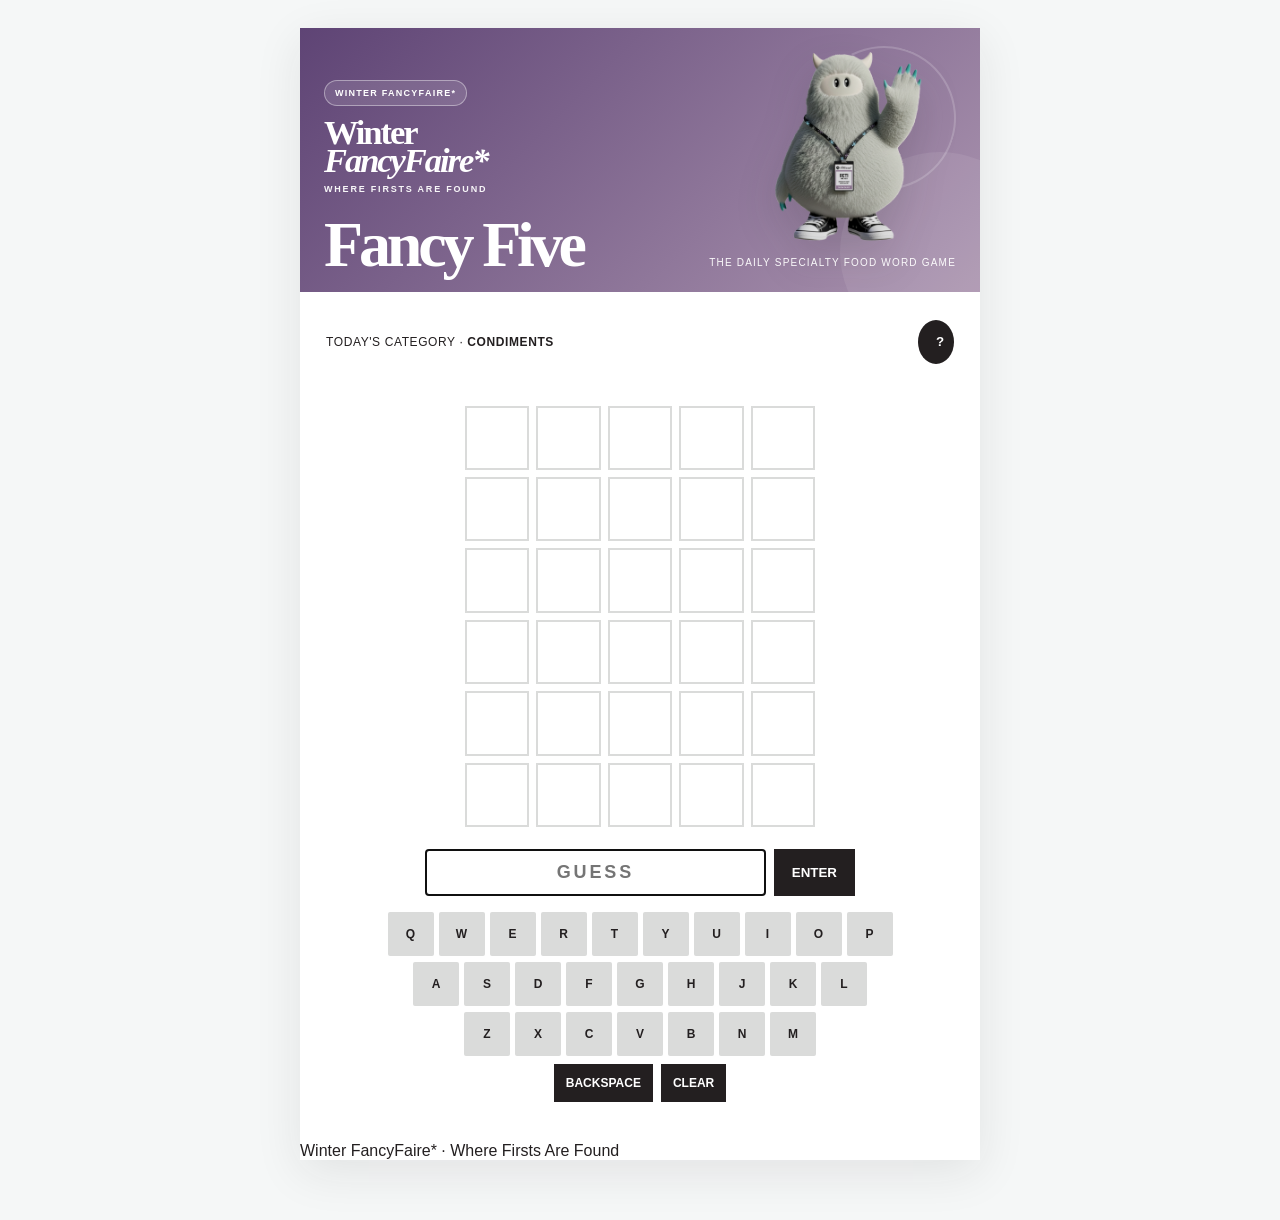
==== index.html @ 6f48ae16 "tons of updates" ====
﻿<!doctype html>
<html lang="en">
  <head>
    <meta charset="utf-8" />
    <meta name="viewport" content="width=device-width,initial-scale=1" />
    <title>Fancy Five | Winter FancyFaire*</title>
    <link rel="stylesheet" href="css/fancy-five.css" />
  </head>
  <body>
    <div class="ff-app">
      <header class="ff-hero">
        <div class="ff-hero-inner">
          <div class="ff-brand-wrap">
            <div class="ff-brand-chip">Winter FancyFaire*</div>
            <div class="ff-brand">Winter<br /><span>FancyFaire*</span></div>
            <div class="ff-tag">WHERE FIRSTS ARE FOUND</div>
          </div>

          <div class="ff-mascot-wrap">
            <img class="ff-mascot" src="assets/reti-the-yeti.png" alt="Reti the Yeti mascot" />
          </div>
        </div>

        <div class="ff-hero-bottom">
          <h1>Fancy Five</h1>
          <p>The daily specialty food word game</p>
        </div>
      </header>

      <main class="ff-main">
        <div class="ff-topline">
          <div class="ff-category">TODAY'S CATEGORY · <strong id="ff-category"></strong></div>
          <button id="ff-help" class="ff-button ff-help" type="button" aria-label="How to play">?</button>
        </div>

        <div id="ff-message" class="ff-message" role="status" aria-live="polite"></div>
        <div id="ff-board" class="ff-board" aria-label="Fancy Five game board"></div>

        <form id="ff-form" class="ff-controls">
          <input id="ff-guess" class="ff-input" maxlength="5" autocomplete="off" spellcheck="false" placeholder="GUESS" aria-label="Enter a five-letter word" />
          <button id="ff-enter" class="ff-button" type="submit">ENTER</button>
        </form>

        <div id="ff-keyboard" class="ff-keyboard"></div>

        <div class="ff-actions">
          <button id="ff-backspace" class="ff-button" type="button">BACKSPACE</button>
          <button id="ff-clear" class="ff-button" type="button">CLEAR</button>
        </div>

        <section id="ff-result" class="ff-result" hidden>
          <div class="ff-kicker">A Fancy First</div>
          <h2 id="ff-result-title"></h2>
          <p id="ff-answer"></p>
          <p id="ff-fact" class="ff-fact"></p>

          <div class="ff-stats">
            <div><b id="ff-played">0</b><span>Played</span></div>
            <div><b id="ff-winrate">0%</b><span>Win rate</span></div>
            <div><b id="ff-streak">0</b><span>Streak</span></div>
            <div><b id="ff-maxstreak">0</b><span>Best</span></div>
          </div>

          <button id="ff-share" class="ff-button ff-share" type="button">SHARE RESULTS</button>
        </section>
      </main>

      <footer class="ff-footer">Winter FancyFaire* · Where Firsts Are Found</footer>
    </div>

    <div id="ff-modal" class="ff-modal" hidden>
      <div class="ff-modal-card" role="dialog" aria-modal="true" aria-labelledby="ff-help-title">
        <button id="ff-close" class="ff-button ff-close" type="button" aria-label="Close">×</button>
        <h2 id="ff-help-title">How to play</h2>
        <p>Guess the five-letter word in six tries. Each guess must be a recognized five-letter English word.</p>
        <div class="ff-example">
          <div class="ff-mini ff-correct">F</div>
          <div class="ff-mini">A</div>
          <div class="ff-mini">N</div>
          <div class="ff-mini">C</div>
          <div class="ff-mini">Y</div>
        </div>
        <p><strong>Green</strong> means the letter is correct and in the right position.</p>
        <p><strong>Yellow</strong> means the letter is in the word but in another position. Gray means it is not in the word.</p>
        <p>A new specialty food word appears each day.</p>
      </div>
    </div>

    <script src="data/puzzles.js"></script>
    <script src="data/dictionary.js"></script>
    <script src="src/game.js"></script>
    <script src="src/storage.js"></script>
    <script src="src/app.js"></script>
  </body>
</html>
---- css/fancy-five.css ----
:root {
  --wff-blue: #97daf5;
  --wff-purple: #a289a7;
  --wff-black: #231f20;
  --wff-gray: #dadbda;
  --wff-ice: #f5f7f7;
  --white: #fff;
  --green: #4f7d5b;
  --yellow: #b88b2e;
}

* {
  box-sizing: border-box;
}

body {
  margin: 0;
  background: var(--wff-ice);
  color: var(--wff-black);
  font-family: Poppins, Arial, sans-serif;
}

.ff-app {
  width: min(100% - 24px, 680px);
  margin: 28px auto 60px;
  background: #fff;
  box-shadow: 0 12px 45px rgba(35, 31, 32, 0.09);
}

.ff-hero {
  position: relative;
  overflow: hidden;
  background: linear-gradient(135deg, rgba(91, 64, 114, 0.98), rgba(162, 137, 167, 0.9));
  color: #fff;
  padding: 20px 24px 18px;
  min-height: 170px;
}

.ff-hero::before {
  content: "";
  position: absolute;
  inset: auto -60px -60px auto;
  width: 200px;
  height: 200px;
  border-radius: 50%;
  background: rgba(255, 255, 255, 0.08);
}

.ff-hero::after {
  content: "";
  position: absolute;
  inset: 18px 24px auto auto;
  width: 140px;
  height: 140px;
  border-radius: 50%;
  border: 2px solid rgba(255, 255, 255, 0.18);
  border-left-color: transparent;
  transform: rotate(18deg);
}

.ff-hero-inner {
  position: relative;
  z-index: 1;
  display: flex;
  align-items: center;
  justify-content: space-between;
  gap: 12px;
}

.ff-brand-wrap {
  flex: 1;
  min-width: 0;
}

.ff-brand-chip {
  display: inline-flex;
  align-items: center;
  padding: 7px 10px;
  border-radius: 999px;
  background: rgba(255, 255, 255, 0.12);
  border: 1px solid rgba(255, 255, 255, 0.4);
  font-size: 9px;
  font-weight: 800;
  letter-spacing: 0.14em;
  text-transform: uppercase;
  margin-bottom: 12px;
}

.ff-brand {
  position: relative;
  z-index: 1;
  font-family: Georgia, serif;
  font-weight: 700;
  font-size: clamp(1.9rem, 2.7vw, 3rem);
  line-height: 0.82;
  letter-spacing: -0.06em;
}

.ff-brand span {
  display: inline-block;
  font-style: italic;
}

.ff-tag {
  font-family: Arial, sans-serif;
  font-size: 9px;
  letter-spacing: 0.2em;
  margin-top: 10px;
  font-weight: 800;
  text-transform: uppercase;
  opacity: 0.95;
}

.ff-mascot-wrap {
  position: relative;
  z-index: 2;
  flex-shrink: 0;
  width: 220px;
  height: 220px;
  display: flex;
  align-items: center;
  justify-content: center;
  margin-top: -12px;
  margin-bottom: -30px;
}

.ff-mascot {
  display: block;
  width: 100%;
  height: 100%;
  object-fit: contain;
  filter: drop-shadow(0 18px 20px rgba(35, 31, 32, 0.15));
}

.ff-hero-bottom {
  position: relative;
  z-index: 1;
  display: flex;
  align-items: baseline;
  justify-content: space-between;
  gap: 12px;
  margin-top: -10px;
}

.ff-hero h1 {
  position: relative;
  z-index: 1;
  font-family: Georgia, serif;
  font-size: clamp(2.2rem, 5vw, 4.1rem);
  line-height: 0.9;
  margin: 0;
  letter-spacing: -0.065em;
}

.ff-hero p {
  position: relative;
  z-index: 1;
  margin: 0;
  text-transform: uppercase;
  font-size: 10px;
  letter-spacing: 0.12em;
  opacity: 0.95;
}

.ff-main {
  padding: 28px 26px 40px;
}

.ff-topline {
  display: flex;
  justify-content: space-between;
  align-items: center;
  gap: 12px;
  margin-bottom: 4px;
}

.ff-category {
  font-size: 12px;
  letter-spacing: 0.05em;
  text-transform: uppercase;
}

.ff-help {
  border: 1px solid var(--wff-black);
  background: #fff;
  color: var(--wff-black);
  border-radius: 50%;
  width: 34px;
  height: 34px;
  padding: 0;
}

.ff-message {
  min-height: 38px;
  text-align: center;
  font-size: 14px;
  font-weight: 800;
  padding: 9px 0;
}

.ff-board {
  width: min(350px, 100%);
  margin: auto;
  display: grid;
  grid-template-columns: repeat(5, 1fr);
  gap: 7px;
}

.ff-tile {
  aspect-ratio: 1;
  border: 2px solid var(--wff-gray);
  display: flex;
  align-items: center;
  justify-content: center;
  font: 900 28px Arial;
  background: #fff;
}

.ff-correct {
  background: var(--green) !important;
  color: #fff !important;
  border-color: var(--green) !important;
}

.ff-present {
  background: var(--yellow) !important;
  color: #fff !important;
  border-color: var(--yellow) !important;
}

.ff-absent {
  background: #777 !important;
  color: #fff !important;
  border-color: #777 !important;
}

.ff-controls {
  display: flex;
  gap: 8px;
  max-width: 430px;
  margin: 22px auto 16px;
}

.ff-input {
  flex: 1;
  min-width: 0;
  border: 1px solid #999;
  padding: 12px;
  text-align: center;
  font-size: 18px;
  font-weight: 800;
  letter-spacing: 0.16em;
  text-transform: uppercase;
}

.ff-button {
  border: 0;
  background: var(--wff-black);
  color: #fff;
  padding: 11px 18px;
  min-height: 44px;
  font-weight: 800;
  cursor: pointer;
}

.ff-keyboard {
  display: grid;
  gap: 6px;
}

.ff-keyrow {
  display: flex;
  justify-content: center;
  gap: 5px;
}

.ff-key {
  flex: 1;
  max-width: 46px;
  padding: 0;
  background: var(--wff-gray);
  color: var(--wff-black);
  font-size: 12px;
  border-radius: 2px;
}

.ff-actions {
  display: flex;
  justify-content: center;
  gap: 8px;
  margin-top: 8px;
}

.ff-actions .ff-button {
  font-size: 12px;
  padding: 8px 12px;
  min-height: 38px;
}

.ff-result {
  margin-top: 28px;
  background: var(--wff-ice);
  border-top: 8px solid var(--wff-blue);
  padding: 25px;
  text-align: center;
}

.ff-kicker {
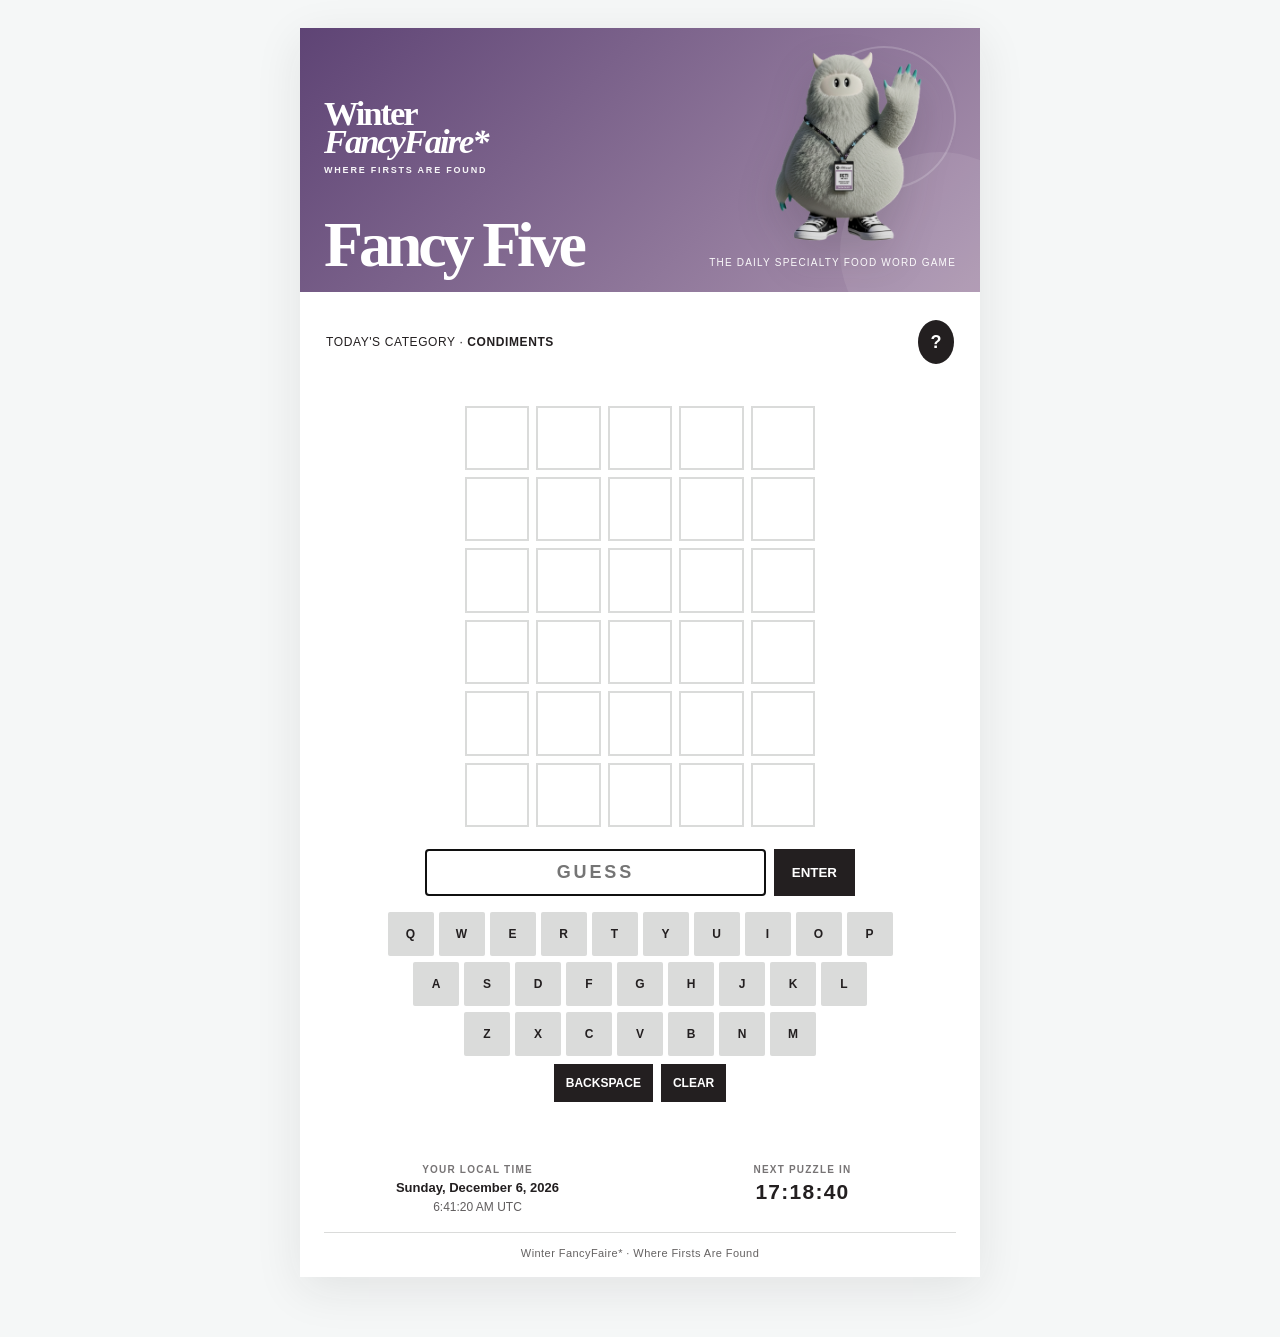
==== commit 9770d86b: "Fixed a lot of stuff" ====
--- a/index.html
+++ b/index.html
@@ -11,7 +11,6 @@
       <header class="ff-hero">
         <div class="ff-hero-inner">
           <div class="ff-brand-wrap">
-            <div class="ff-brand-chip">Winter FancyFaire*</div>
             <div class="ff-brand">Winter<br /><span>FancyFaire*</span></div>
             <div class="ff-tag">WHERE FIRSTS ARE FOUND</div>
           </div>
@@ -52,6 +51,7 @@
           <div class="ff-kicker">A Fancy First</div>
           <h2 id="ff-result-title"></h2>
           <p id="ff-answer"></p>
+          <p id="ff-solve-summary" class="ff-solve-summary"></p>
           <p id="ff-fact" class="ff-fact"></p>
 
           <div class="ff-stats">
@@ -65,7 +65,18 @@
         </section>
       </main>
 
-      <footer class="ff-footer">Winter FancyFaire* · Where Firsts Are Found</footer>
+      <footer class="ff-footer">
+        <div class="ff-local-clock" aria-live="off">
+          <span class="ff-footer-label">Your local time</span>
+          <time id="ff-local-date"></time>
+          <time id="ff-local-time"></time>
+        </div>
+        <div class="ff-countdown" role="timer" aria-live="off">
+          <span class="ff-footer-label">Next puzzle in</span>
+          <time id="ff-countdown">--:--:--</time>
+        </div>
+        <div class="ff-footer-brand">Winter FancyFaire* · Where Firsts Are Found</div>
+      </footer>
     </div>
 
     <div id="ff-modal" class="ff-modal" hidden>
--- a/css/fancy-five.css
+++ b/css/fancy-five.css
@@ -72,20 +72,6 @@
   min-width: 0;
 }
 
-.ff-brand-chip {
-  display: inline-flex;
-  align-items: center;
-  padding: 7px 10px;
-  border-radius: 999px;
-  background: rgba(255, 255, 255, 0.12);
-  border: 1px solid rgba(255, 255, 255, 0.4);
-  font-size: 9px;
-  font-weight: 800;
-  letter-spacing: 0.14em;
-  text-transform: uppercase;
-  margin-bottom: 12px;
-}
-
 .ff-brand {
   position: relative;
   z-index: 1;
@@ -181,13 +167,100 @@
 }
 
 .ff-help {
+  display: inline-flex;
+  align-items: center;
+  justify-content: center;
   border: 1px solid var(--wff-black);
-  background: #fff;
-  color: var(--wff-black);
+  background: #1d1d1d;
+  color: #fff;
   border-radius: 50%;
   width: 34px;
   height: 34px;
   padding: 0;
+  font-size: 18px;
+  line-height: 1;
+  font-weight: 800;
+}
+
+.ff-modal {
+  position: fixed;
+  inset: 0;
+  z-index: 1000;
+  display: flex;
+  align-items: center;
+  justify-content: center;
+  padding: 24px;
+  background: rgba(35, 31, 32, 0.52);
+}
+
+.ff-modal[hidden] {
+  display: none;
+}
+
+.ff-modal-card {
+  position: relative;
+  width: min(100%, 560px);
+  background: #fff;
+  border: 2px solid var(--wff-black);
+  box-shadow: 0 20px 50px rgba(35, 31, 32, 0.18);
+  padding: 28px 26px 22px;
+}
+
+.ff-close {
+  position: absolute;
+  top: 12px;
+  right: 12px;
+  width: 32px;
+  height: 32px;
+  border-radius: 50%;
+  display: inline-flex;
+  align-items: center;
+  justify-content: center;
+  padding: 0;
+  font-size: 28px;
+  line-height: 1;
+  background: #fff;
+  color: var(--wff-black);
+  border: 1px solid var(--wff-black);
+}
+
+.ff-modal-card h2 {
+  margin: 0 0 12px;
+  font-family: Georgia, serif;
+  font-size: clamp(2rem, 5vw, 3rem);
+  line-height: 1.1;
+  letter-spacing: -0.05em;
+}
+
+.ff-modal-card p {
+  margin: 0 0 12px;
+  line-height: 1.6;
+  color: rgba(35, 31, 32, 0.85);
+}
+
+.ff-example {
+  display: flex;
+  justify-content: center;
+  gap: 6px;
+  margin: 16px 0 18px;
+}
+
+.ff-mini {
+  width: 32px;
+  height: 32px;
+  display: flex;
+  align-items: center;
+  justify-content: center;
+  border: 2px solid var(--wff-gray);
+  background: #fff;
+  font-size: 16px;
+  font-weight: 800;
+}
+
+.ff-mini.ff-correct {
+  background: var(--green) !important;
+  border-color: var(--green) !important;
+  color: #fff !important;
 }
 
 .ff-message {
@@ -301,9 +374,141 @@
   margin-top: 28px;
   background: var(--wff-ice);
   border-top: 8px solid var(--wff-blue);
-  padding: 25px;
+  padding: 30px 24px 24px;
   text-align: center;
 }
 
 .ff-kicker {
-  +  display: inline-block;
+  margin: 0 0 10px;
+  font-size: 12px;
+  letter-spacing: 0.18em;
+  text-transform: uppercase;
+  font-weight: 800;
+  color: var(--wff-black);
+  opacity: 0.72;
+}
+
+.ff-result h2 {
+  margin: 0 0 10px;
+  font-family: Georgia, serif;
+  font-size: clamp(2rem, 4vw, 3rem);
+  line-height: 1.1;
+  letter-spacing: -0.06em;
+}
+
+#ff-answer {
+  margin: 0 0 10px;
+  font-size: 12px;
+  font-weight: 800;
+  letter-spacing: 0.14em;
+  text-transform: uppercase;
+  color: var(--wff-black);
+}
+
+.ff-fact,
+.ff-solve-summary {
+  margin: 0 auto 16px;
+  max-width: 34rem;
+  line-height: 1.6;
+  color: rgba(35, 31, 32, 0.8);
+}
+
+.ff-solve-summary {
+  font-size: 15px;
+  font-weight: 700;
+  color: var(--wff-black);
+}
+
+.ff-stats {
+  display: grid;
+  grid-template-columns: repeat(4, minmax(0, 1fr));
+  gap: 10px;
+  max-width: 300px;
+  margin: 18px auto 20px;
+}
+
+.ff-stats div {
+  display: flex;
+  flex-direction: column;
+  gap: 5px;
+  align-items: center;
+  justify-content: center;
+  font-size: 12px;
+  text-transform: uppercase;
+  letter-spacing: 0.04em;
+}
+
+.ff-stats b {
+  font-size: 20px;
+  line-height: 1;
+}
+
+.ff-share {
+  display: inline-flex;
+  align-items: center;
+  justify-content: center;
+  width: min(100%, 220px);
+}
+
+.ff-footer {
+  display: grid;
+  grid-template-columns: repeat(2, minmax(0, 1fr));
+  gap: 18px;
+  padding: 22px 24px 18px;
+  text-align: center;
+  color: var(--wff-black);
+  background: #fff;
+}
+
+.ff-local-clock,
+.ff-countdown {
+  display: flex;
+  flex-direction: column;
+  gap: 5px;
+  align-items: center;
+}
+
+.ff-footer-label {
+  font-size: 10px;
+  font-weight: 800;
+  letter-spacing: 0.12em;
+  text-transform: uppercase;
+  color: rgba(35, 31, 32, 0.62);
+}
+
+.ff-local-clock time:first-of-type {
+  font-size: 13px;
+  font-weight: 700;
+}
+
+#ff-local-time {
+  font-size: 12px;
+  color: rgba(35, 31, 32, 0.72);
+}
+
+#ff-countdown {
+  font-size: 21px;
+  font-weight: 800;
+  font-variant-numeric: tabular-nums;
+  letter-spacing: 0.06em;
+}
+
+.ff-footer-brand {
+  grid-column: 1 / -1;
+  border-top: 1px solid var(--wff-gray);
+  padding-top: 14px;
+  font-size: 11px;
+  letter-spacing: 0.04em;
+  color: rgba(35, 31, 32, 0.7);
+}
+
+@media (max-width: 480px) {
+  .ff-footer {
+    grid-template-columns: 1fr;
+  }
+
+  .ff-footer-brand {
+    grid-column: auto;
+  }
+}
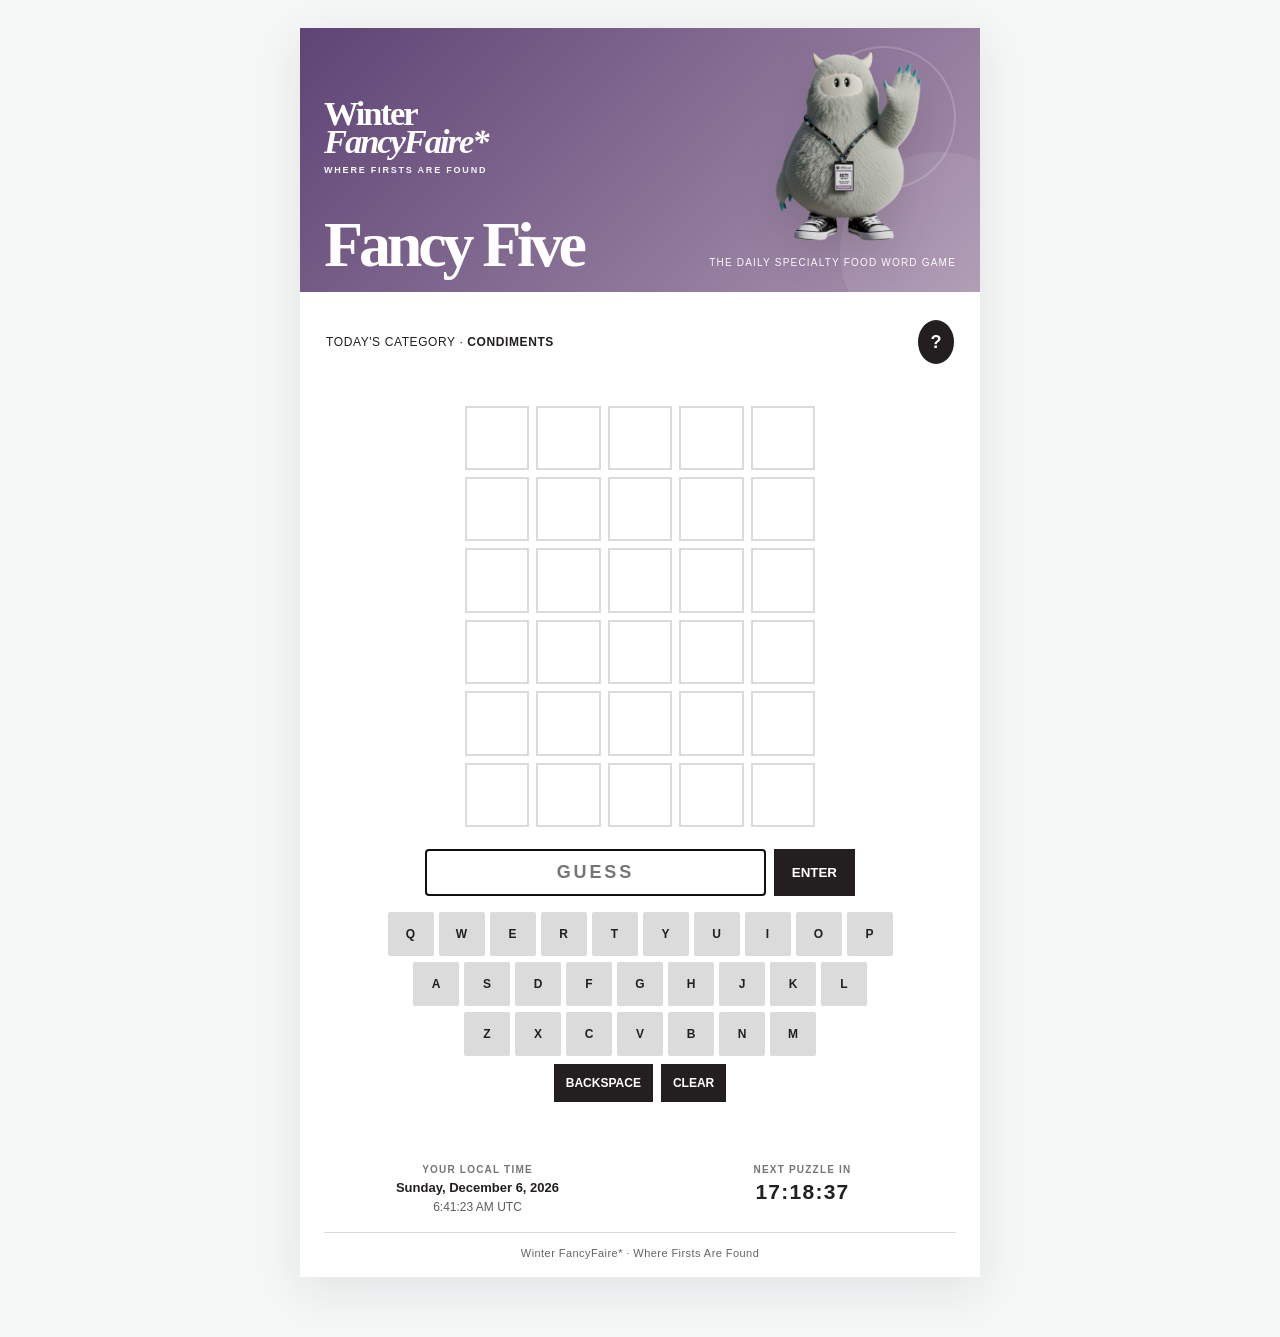
==== commit e2f4cb8d: "game success message cleanup" ====
--- a/index.html
+++ b/index.html
@@ -48,10 +48,13 @@
         </div>
 
         <section id="ff-result" class="ff-result" hidden>
-          <div class="ff-kicker">A Fancy First</div>
+          <div class="ff-kicker">Daily results</div>
           <h2 id="ff-result-title"></h2>
           <p id="ff-answer"></p>
-          <p id="ff-solve-summary" class="ff-solve-summary"></p>
+          <div id="ff-solve-summary" class="ff-solve-summary" aria-live="polite">
+            <p id="ff-solve-headline" class="ff-solve-headline"></p>
+            <p id="ff-solve-context" class="ff-solve-context"></p>
+          </div>
           <p id="ff-fact" class="ff-fact"></p>
 
           <div class="ff-stats">
--- a/css/fancy-five.css
+++ b/css/fancy-five.css
@@ -415,9 +415,19 @@
 }
 
 .ff-solve-summary {
-  font-size: 15px;
-  font-weight: 700;
-  color: var(--wff-black);
+  color: var(--wff-black);
+}
+
+.ff-solve-headline {
+  margin: 0 0 6px;
+  font-size: 17px;
+  font-weight: 800;
+}
+
+.ff-solve-context {
+  margin: 0;
+  font-size: 14px;
+  font-weight: 500;
 }
 
 .ff-stats {
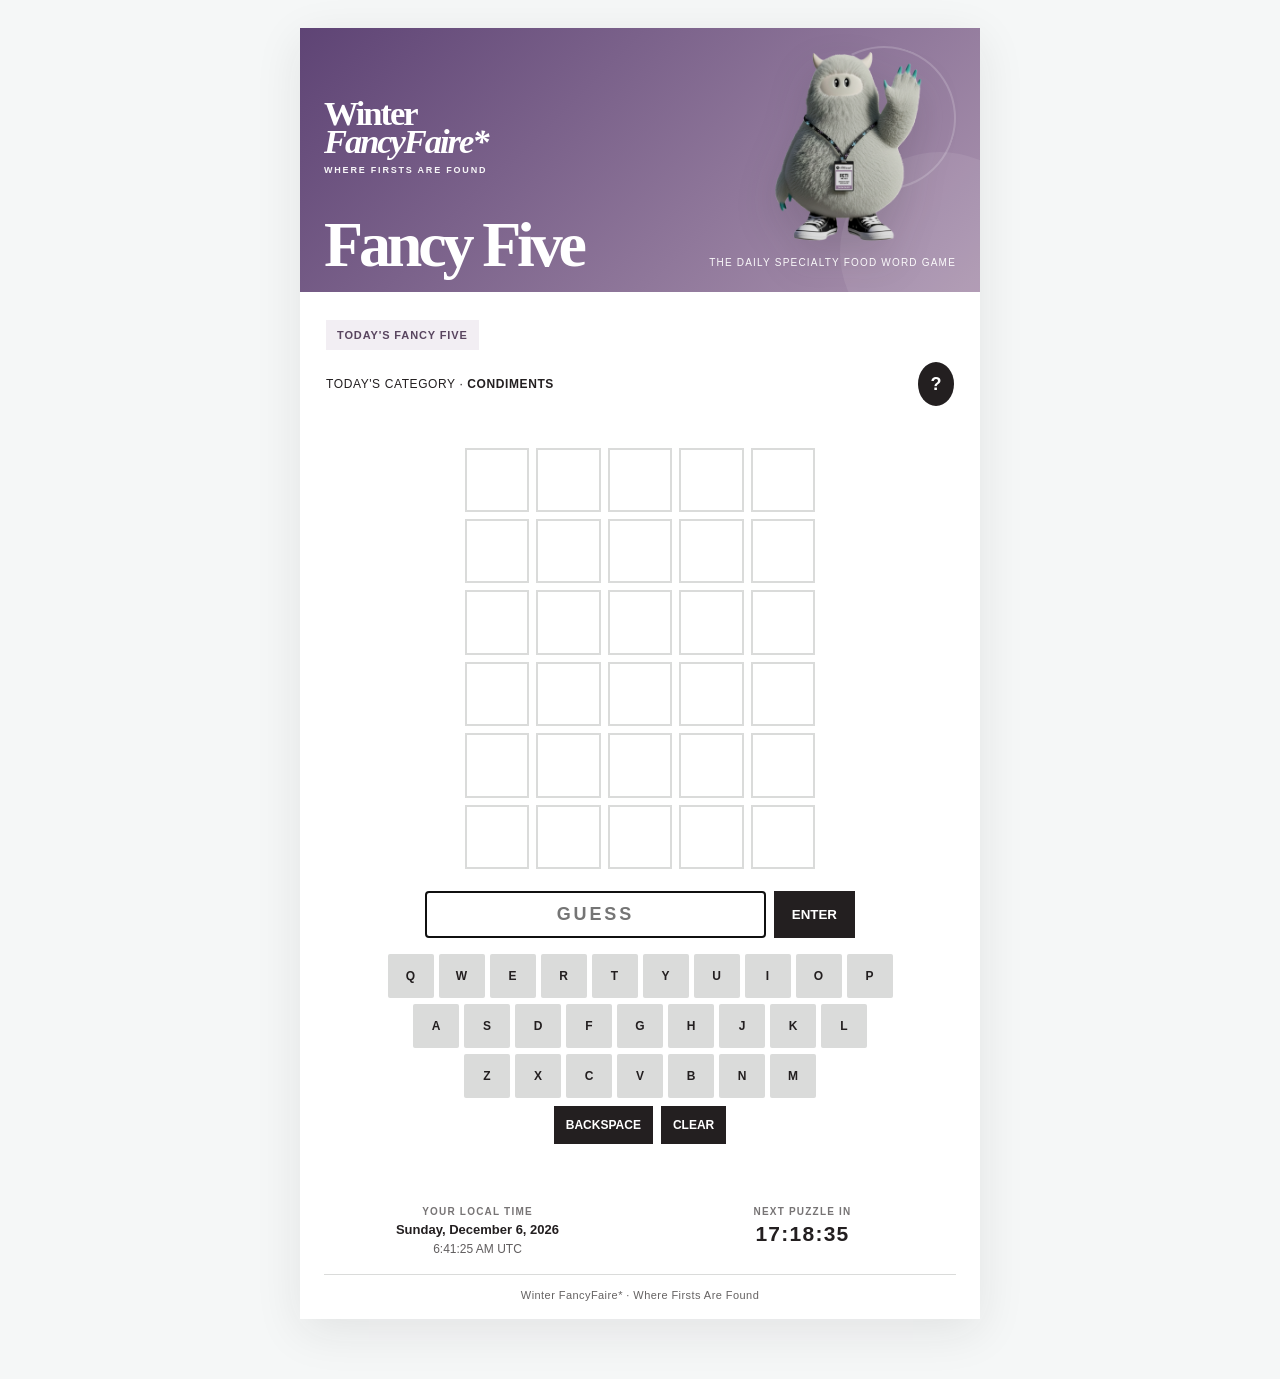
==== commit b96590e0: "added admin dashboard" ====
--- a/index.html
+++ b/index.html
@@ -27,6 +27,14 @@
       </header>
 
       <main class="ff-main">
+        <div id="ff-mode-label" class="ff-mode-label">Today's Fancy Five</div>
+        <section id="ff-daily-progress" class="ff-daily-progress" aria-label="Daily and bonus puzzle progress" hidden>
+          <div>
+            <strong id="ff-daily-progress-status">Daily Puzzle Complete</strong>
+            <span id="ff-bonus-progress-label">Bonus Progress: 0/5</span>
+          </div>
+        </section>
+
         <div class="ff-topline">
           <div class="ff-category">TODAY'S CATEGORY · <strong id="ff-category"></strong></div>
           <button id="ff-help" class="ff-button ff-help" type="button" aria-label="How to play">?</button>
@@ -48,7 +56,7 @@
         </div>
 
         <section id="ff-result" class="ff-result" hidden>
-          <div class="ff-kicker">Daily results</div>
+          <div id="ff-kicker" class="ff-kicker">Daily results</div>
           <h2 id="ff-result-title"></h2>
           <p id="ff-answer"></p>
           <div id="ff-solve-summary" class="ff-solve-summary" aria-live="polite">
@@ -57,14 +65,28 @@
           </div>
           <p id="ff-fact" class="ff-fact"></p>
 
-          <div class="ff-stats">
+          <div id="ff-stats" class="ff-stats">
             <div><b id="ff-played">0</b><span>Played</span></div>
             <div><b id="ff-winrate">0%</b><span>Win rate</span></div>
             <div><b id="ff-streak">0</b><span>Streak</span></div>
             <div><b id="ff-maxstreak">0</b><span>Best</span></div>
           </div>
 
-          <button id="ff-share" class="ff-button ff-share" type="button">SHARE RESULTS</button>
+          <button id="ff-share" class="ff-button ff-share" type="button">SHARE DAILY RESULTS</button>
+        </section>
+
+        <section id="ff-todays-results" class="ff-todays-results" aria-labelledby="ff-todays-results-title" hidden>
+          <h2 id="ff-todays-results-title">Today's Results</h2>
+          <dl class="ff-results-list">
+            <div><dt>Daily Puzzle</dt><dd id="ff-daily-result"></dd></div>
+            <div><dt>Bonus Puzzles Completed</dt><dd id="ff-bonus-result"></dd></div>
+            <div><dt>Total Words Solved Today</dt><dd id="ff-words-result"></dd></div>
+          </dl>
+          <p id="ff-bonus-prompt" class="ff-bonus-prompt">Want another challenge?</p>
+          <div class="ff-bonus-actions">
+            <button id="ff-bonus-action" class="ff-button ff-bonus-button" type="button"></button>
+            <button id="ff-return-daily" class="ff-button ff-return-button" type="button" hidden>RETURN TO DAILY RESULTS</button>
+          </div>
         </section>
       </main>
 
@@ -96,14 +118,16 @@
         </div>
         <p><strong>Green</strong> means the letter is correct and in the right position.</p>
         <p><strong>Yellow</strong> means the letter is in the word but in another position. Gray means it is not in the word.</p>
-        <p>A new specialty food word appears each day.</p>
+        <p>A new shared Daily Puzzle appears each day. After you finish it, up to five optional Bonus Puzzles become available.</p>
       </div>
     </div>
 
     <script src="data/puzzles.js"></script>
+    <script src="data/bonus-packs.js"></script>
     <script src="data/dictionary.js"></script>
     <script src="src/game.js"></script>
     <script src="src/storage.js"></script>
+    <script src="src/analytics.js"></script>
     <script src="src/app.js"></script>
   </body>
 </html>
--- a/css/fancy-five.css
+++ b/css/fancy-five.css
@@ -152,6 +152,52 @@
   padding: 28px 26px 40px;
 }
 
+.ff-mode-label {
+  display: inline-flex;
+  align-items: center;
+  min-height: 30px;
+  margin-bottom: 12px;
+  padding: 6px 11px;
+  background: rgba(162, 137, 167, 0.14);
+  color: #59455f;
+  font-size: 11px;
+  font-weight: 800;
+  letter-spacing: 0.08em;
+  text-transform: uppercase;
+}
+
+.ff-daily-progress {
+  margin: 0 0 18px;
+  padding: 12px 14px;
+  border-left: 4px solid var(--green);
+  background: #f0f5f1;
+}
+
+.ff-daily-progress[hidden],
+.ff-todays-results[hidden],
+.ff-bonus-actions [hidden] {
+  display: none;
+}
+
+.ff-daily-progress > div {
+  display: flex;
+  align-items: center;
+  justify-content: space-between;
+  gap: 12px;
+}
+
+.ff-daily-progress strong {
+  font-size: 12px;
+  letter-spacing: 0.04em;
+  text-transform: uppercase;
+}
+
+.ff-daily-progress span {
+  font-size: 12px;
+  font-weight: 700;
+  color: rgba(35, 31, 32, 0.72);
+}
+
 .ff-topline {
   display: flex;
   justify-content: space-between;
@@ -438,6 +484,10 @@
   margin: 18px auto 20px;
 }
 
+#ff-stats[hidden] {
+  display: none;
+}
+
 .ff-stats div {
   display: flex;
   flex-direction: column;
@@ -459,6 +509,66 @@
   align-items: center;
   justify-content: center;
   width: min(100%, 220px);
+}
+
+.ff-todays-results {
+  margin-top: 22px;
+  padding: 22px;
+  border: 1px solid var(--wff-gray);
+  background: #fff;
+}
+
+.ff-todays-results h2 {
+  margin: 0 0 14px;
+  font-family: Georgia, serif;
+  font-size: 25px;
+  letter-spacing: -0.04em;
+}
+
+.ff-results-list {
+  margin: 0;
+  border-top: 1px solid var(--wff-gray);
+}
+
+.ff-results-list > div {
+  display: flex;
+  justify-content: space-between;
+  gap: 14px;
+  padding: 10px 0;
+  border-bottom: 1px solid var(--wff-gray);
+  font-size: 13px;
+}
+
+.ff-results-list dt {
+  font-weight: 700;
+}
+
+.ff-results-list dd {
+  margin: 0;
+  text-align: right;
+}
+
+.ff-bonus-prompt {
+  margin: 18px 0 10px;
+  font-weight: 700;
+  text-align: center;
+}
+
+.ff-bonus-actions {
+  display: flex;
+  flex-wrap: wrap;
+  justify-content: center;
+  gap: 8px;
+}
+
+.ff-bonus-button {
+  background: #5b4072;
+}
+
+.ff-return-button {
+  background: #fff;
+  color: var(--wff-black);
+  border: 1px solid var(--wff-black);
 }
 
 .ff-footer {
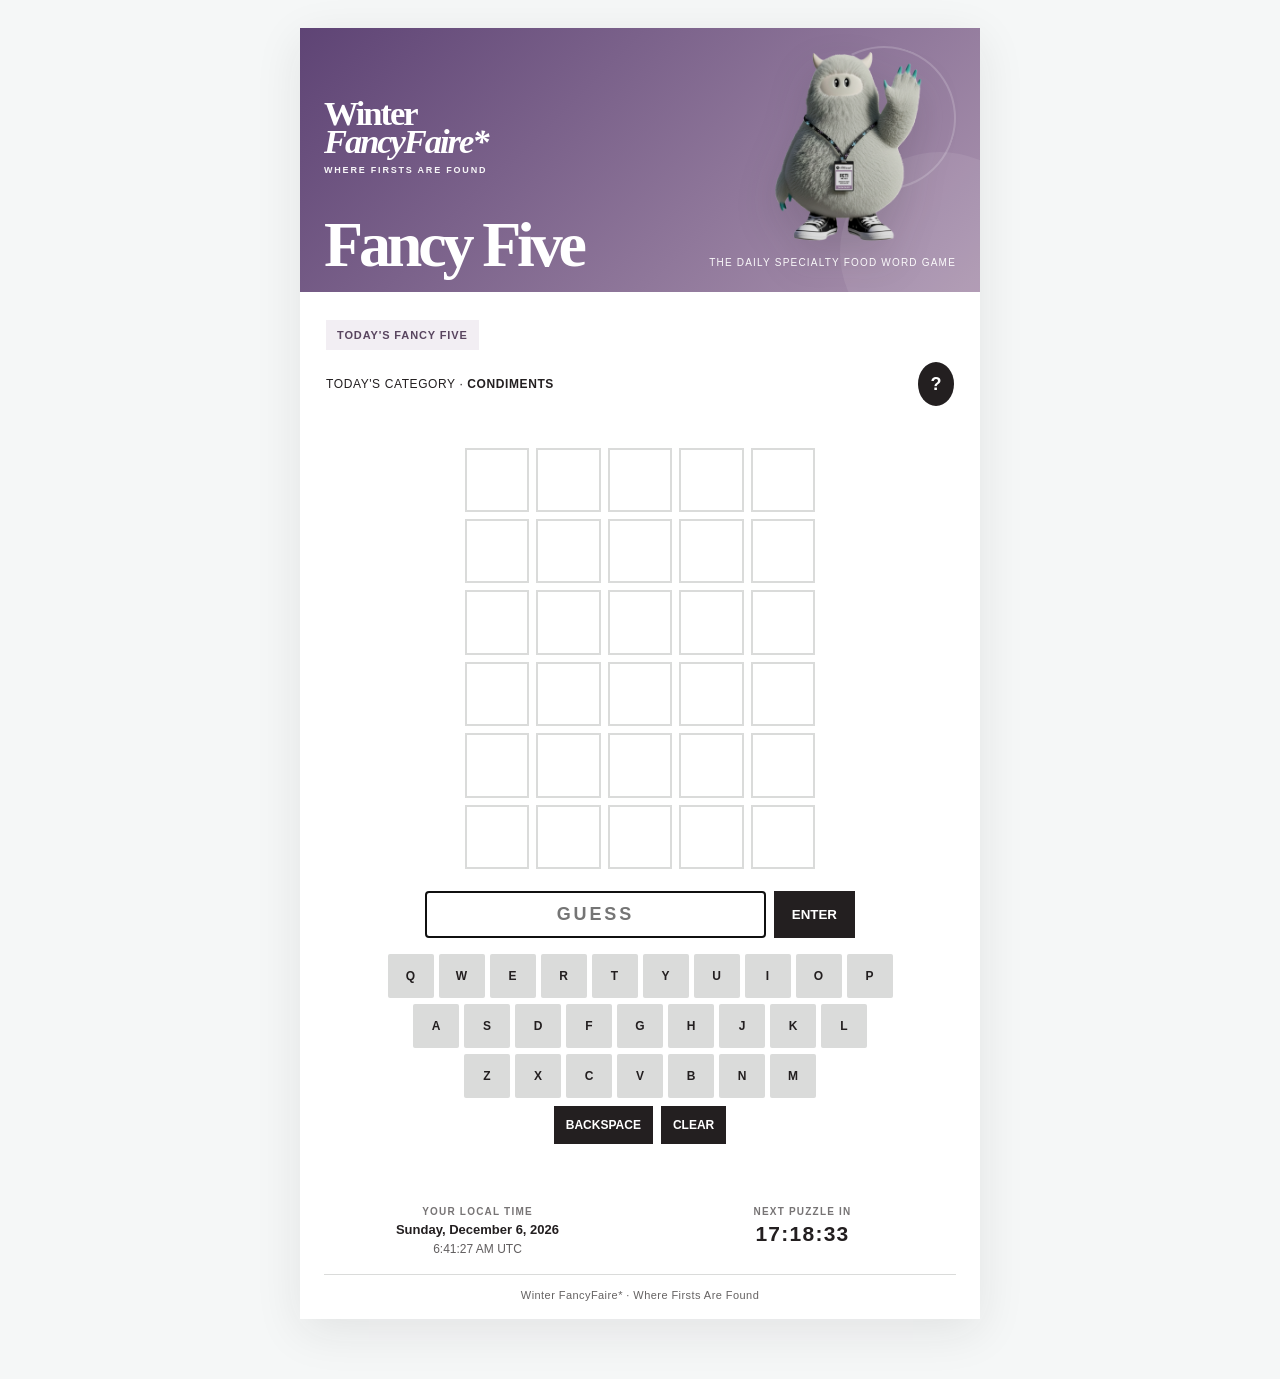
==== commit 56f22539: "added social media for share results workflow" ====
--- a/index.html
+++ b/index.html
@@ -122,6 +122,25 @@
       </div>
     </div>
 
+    <div id="ff-share-modal" class="ff-modal" hidden>
+      <div class="ff-modal-card ff-share-card" role="dialog" aria-modal="true" aria-labelledby="ff-share-title">
+        <button id="ff-share-close" class="ff-button ff-close" type="button" aria-label="Close">×</button>
+        <h2 id="ff-share-title">Share your Daily Puzzle</h2>
+        <p>Choose where to share. Your post is prepared below; review it before publishing.</p>
+        <label class="ff-share-label" for="ff-share-text">Your spoiler-free result</label>
+        <textarea id="ff-share-text" class="ff-share-text" rows="7" readonly></textarea>
+        <div class="ff-share-options" aria-label="Sharing options">
+          <button id="ff-share-facebook" class="ff-button" type="button">Facebook</button>
+          <button id="ff-share-instagram" class="ff-button" type="button">Instagram</button>
+          <button id="ff-share-linkedin" class="ff-button" type="button">LinkedIn</button>
+          <button id="ff-share-native" class="ff-button" type="button">More apps</button>
+          <button id="ff-share-copy" class="ff-button ff-share-copy" type="button">Copy post</button>
+        </div>
+        <p id="ff-share-status" class="ff-share-status" role="status" aria-live="polite"></p>
+        <p class="ff-share-note">Instagram doesn’t allow websites to prefill a post. We’ll copy your caption so you can paste it into a new Instagram post.</p>
+      </div>
+    </div>
+
     <script src="data/puzzles.js"></script>
     <script src="data/bonus-packs.js"></script>
     <script src="data/dictionary.js"></script>
--- a/css/fancy-five.css
+++ b/css/fancy-five.css
@@ -284,6 +284,61 @@
   color: rgba(35, 31, 32, 0.85);
 }
 
+.ff-share-card {
+  max-height: min(90vh, 760px);
+  overflow-y: auto;
+}
+
+.ff-share-label {
+  display: block;
+  margin: 18px 0 6px;
+  font-size: 13px;
+  font-weight: 700;
+}
+
+.ff-share-text {
+  display: block;
+  width: 100%;
+  min-height: 150px;
+  resize: vertical;
+  padding: 12px;
+  border: 1px solid var(--wff-gray);
+  background: var(--wff-ice);
+  color: var(--wff-black);
+  font: inherit;
+  font-size: 13px;
+  line-height: 1.5;
+}
+
+.ff-share-options {
+  display: grid;
+  grid-template-columns: repeat(2, minmax(0, 1fr));
+  gap: 8px;
+  margin: 14px 0 10px;
+}
+
+.ff-share-options .ff-button {
+  min-height: 42px;
+  padding: 9px 12px;
+}
+
+.ff-share-options .ff-share-copy {
+  grid-column: 1 / -1;
+  background: var(--wff-purple);
+  color: var(--wff-black);
+}
+
+.ff-share-status {
+  min-height: 24px;
+  font-weight: 700;
+}
+
+.ff-modal-card .ff-share-note {
+  margin: 0;
+  font-size: 12px;
+  color: rgba(35, 31, 32, 0.7);
+}
+
 .ff-example {
   display: flex;
   justify-content: center;
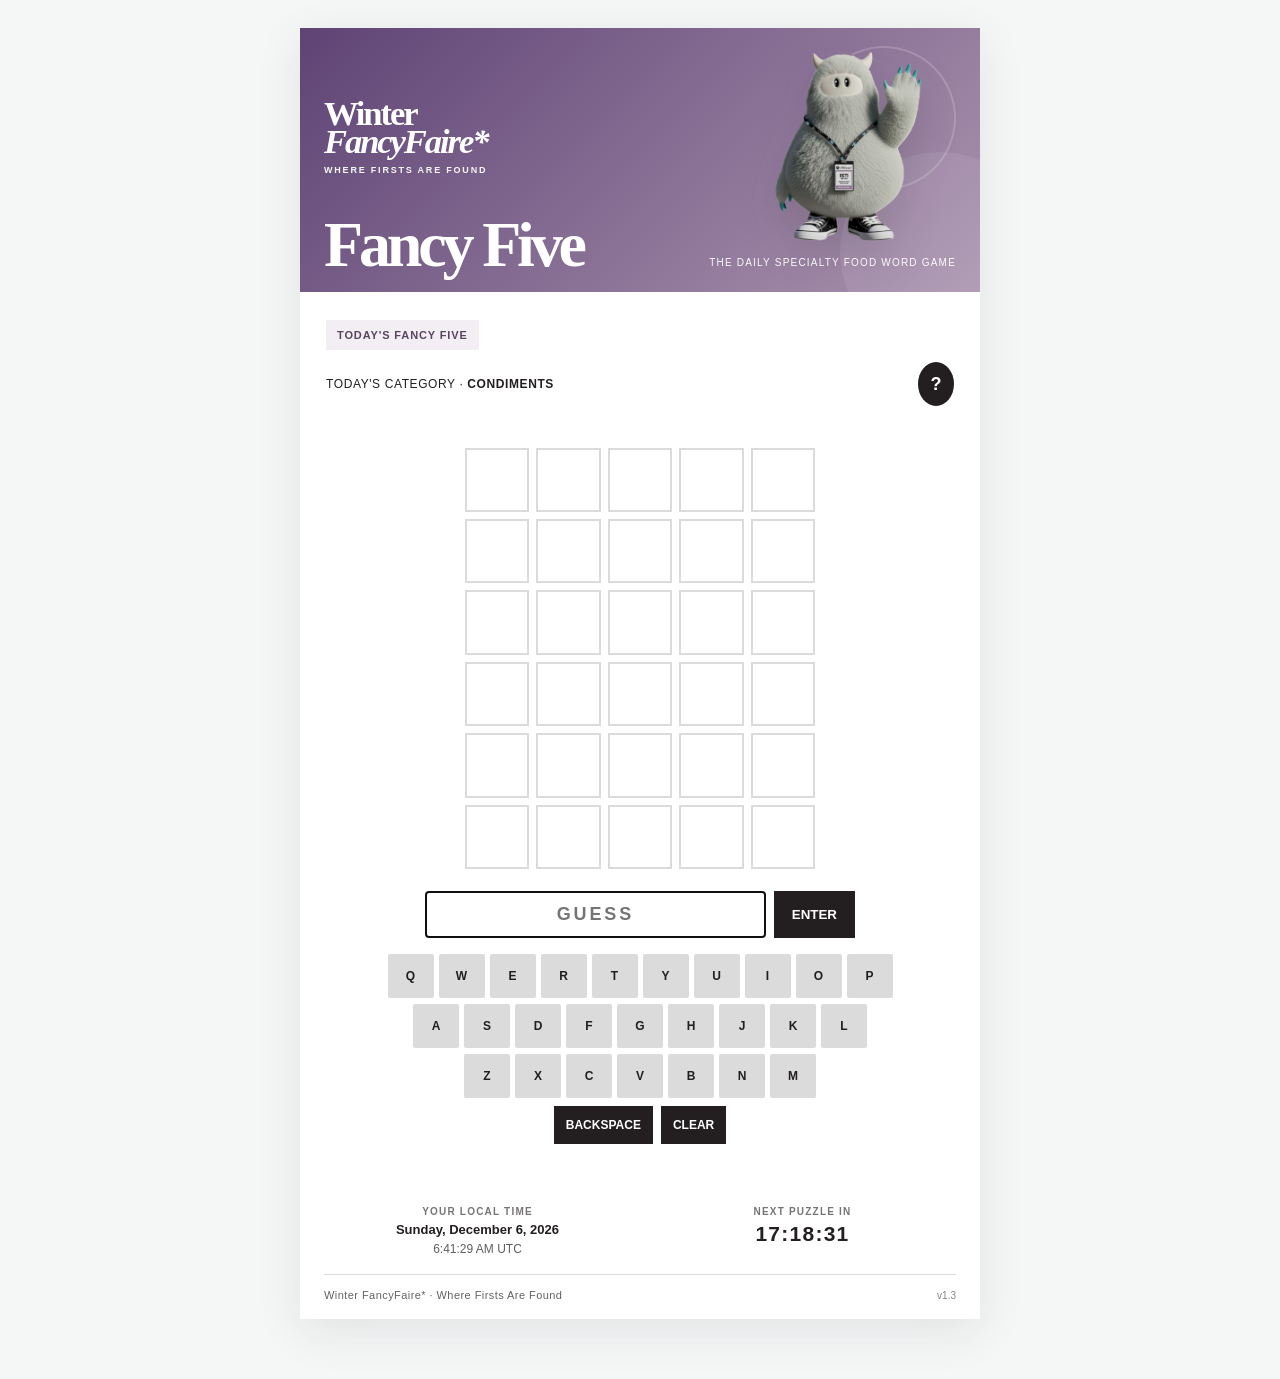
==== commit 0613f6d5: "added version" ====
--- a/index.html
+++ b/index.html
@@ -100,7 +100,10 @@
           <span class="ff-footer-label">Next puzzle in</span>
           <time id="ff-countdown">--:--:--</time>
         </div>
-        <div class="ff-footer-brand">Winter FancyFaire* · Where Firsts Are Found</div>
+        <div class="ff-footer-bottom">
+          <div class="ff-footer-brand">Winter FancyFaire* · Where Firsts Are Found</div>
+          <small class="ff-version">v1.3</small>
+        </div>
       </footer>
     </div>
 
--- a/css/fancy-five.css
+++ b/css/fancy-five.css
@@ -669,13 +669,29 @@
   letter-spacing: 0.06em;
 }
 
-.ff-footer-brand {
+.ff-footer-bottom {
   grid-column: 1 / -1;
+  display: flex;
+  align-items: center;
+  justify-content: space-between;
+  gap: 12px;
   border-top: 1px solid var(--wff-gray);
   padding-top: 14px;
+}
+
+.ff-footer-brand {
+  text-align: left;
   font-size: 11px;
   letter-spacing: 0.04em;
   color: rgba(35, 31, 32, 0.7);
+}
+
+.ff-version {
+  flex: 0 0 auto;
+  text-align: right;
+  font-size: 10px;
+  color: rgba(35, 31, 32, 0.55);
+  font-variant-numeric: tabular-nums;
 }
 
 @media (max-width: 480px) {
@@ -683,7 +699,7 @@
     grid-template-columns: 1fr;
   }
 
-  .ff-footer-brand {
+  .ff-footer-bottom {
     grid-column: auto;
   }
 }
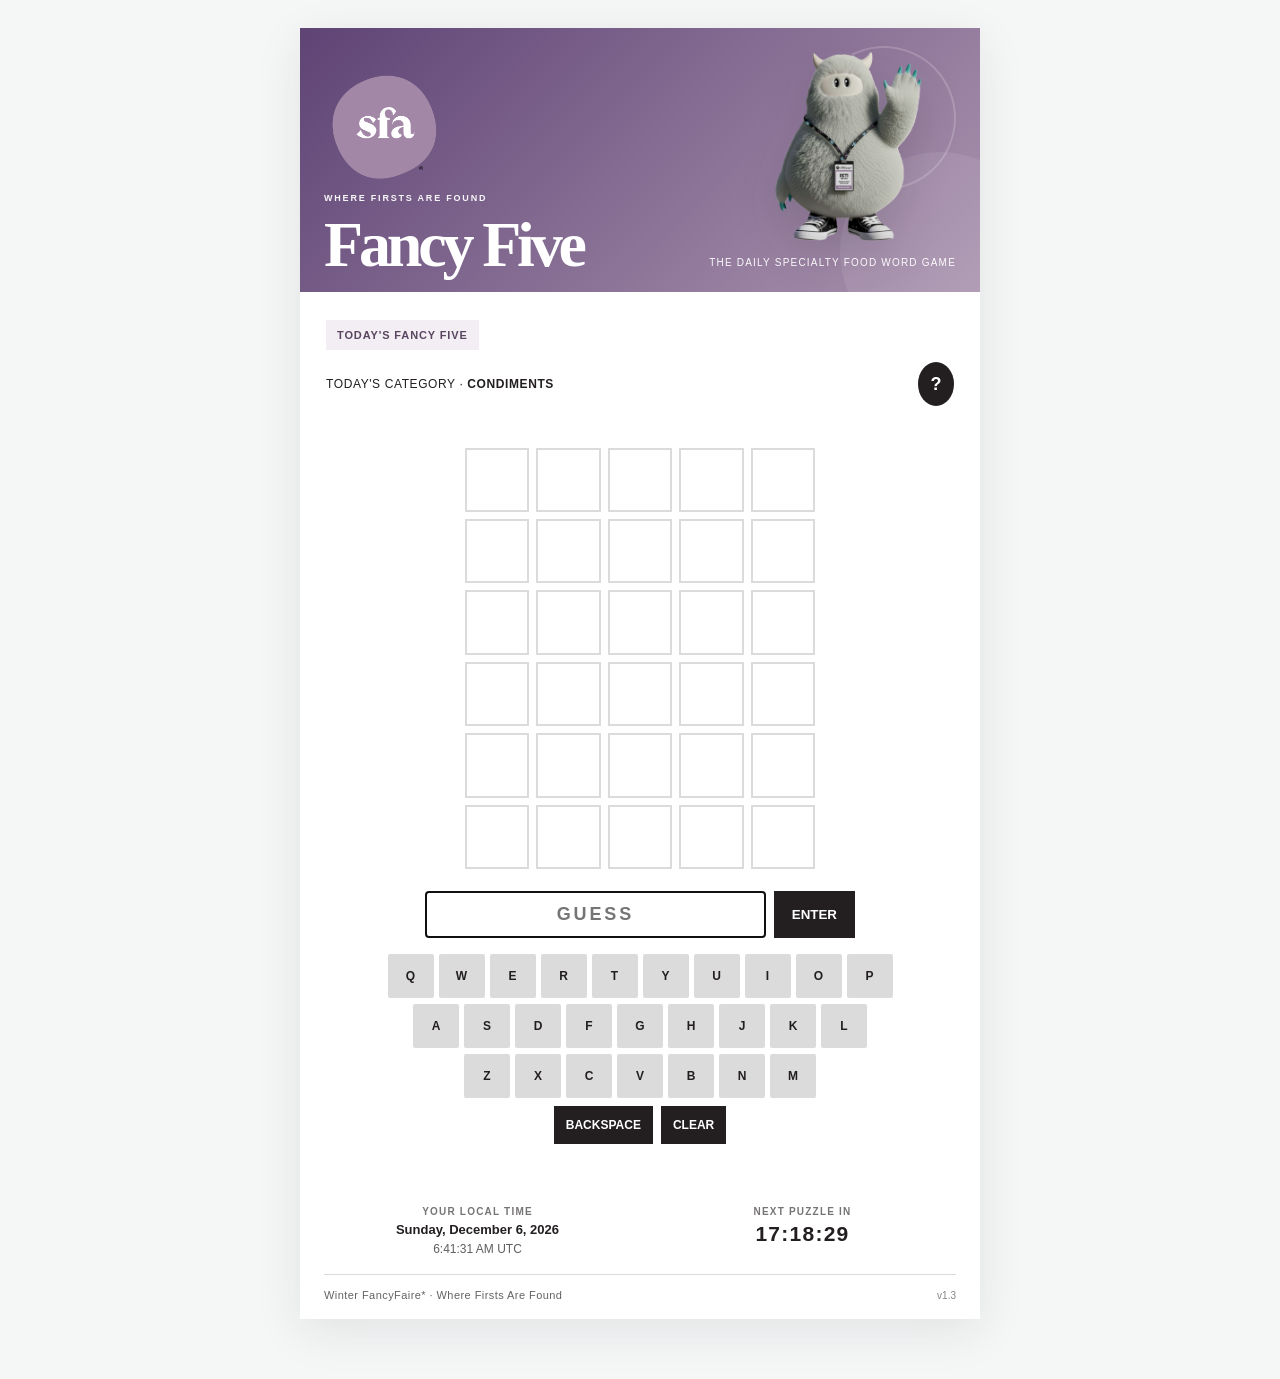
==== commit f33ec02e: "Replace header text with FancyFaire logo Co-authored-by: Copilot App <223556219+Copilot@users.norepl" ====
--- a/index.html
+++ b/index.html
@@ -11,7 +11,7 @@
       <header class="ff-hero">
         <div class="ff-hero-inner">
           <div class="ff-brand-wrap">
-            <div class="ff-brand">Winter<br /><span>FancyFaire*</span></div>
+            <img class="ff-brand-logo" src="assets/winter-fancyfaire-logo.png" alt="Specialty Food Association logo" />
             <div class="ff-tag">WHERE FIRSTS ARE FOUND</div>
           </div>
 
--- a/css/fancy-five.css
+++ b/css/fancy-five.css
@@ -72,19 +72,11 @@
   min-width: 0;
 }
 
-.ff-brand {
-  position: relative;
-  z-index: 1;
-  font-family: Georgia, serif;
-  font-weight: 700;
-  font-size: clamp(1.9rem, 2.7vw, 3rem);
-  line-height: 0.82;
-  letter-spacing: -0.06em;
-}
-
-.ff-brand span {
-  display: inline-block;
-  font-style: italic;
+.ff-brand-logo {
+  display: block;
+  width: 116px;
+  max-width: 100%;
+  height: auto;
 }
 
 .ff-tag {
@@ -695,6 +687,11 @@
 }
 
 @media (max-width: 480px) {
+  .ff-mascot-wrap {
+    width: 140px;
+    height: 140px;
+  }
+
   .ff-footer {
     grid-template-columns: 1fr;
   }
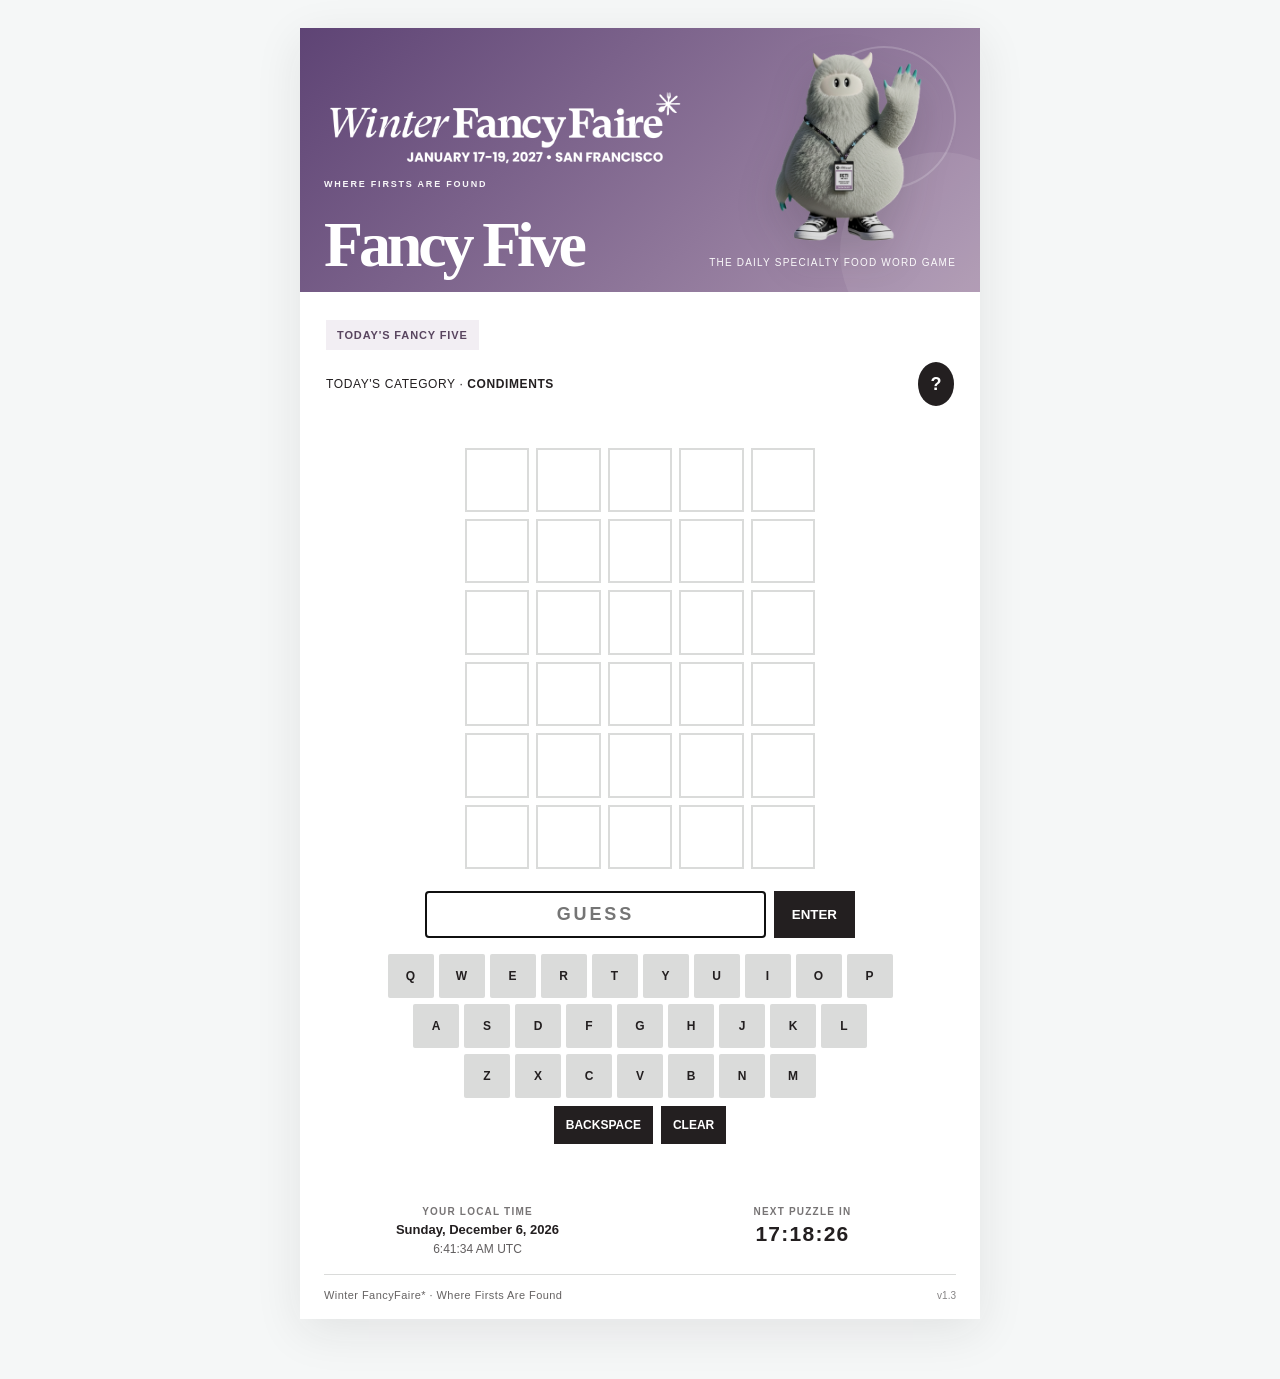
==== commit 9e751dd1: "Use full Winter FancyFaire header logo Co-authored-by: Copilot App <223556219+Copilot@users.noreply." ====
--- a/index.html
+++ b/index.html
@@ -11,7 +11,7 @@
       <header class="ff-hero">
         <div class="ff-hero-inner">
           <div class="ff-brand-wrap">
-            <img class="ff-brand-logo" src="assets/winter-fancyfaire-logo.png" alt="Specialty Food Association logo" />
+            <img class="ff-brand-logo" src="assets/winter-fancyfaire-logo.png" alt="Winter FancyFaire logo" />
             <div class="ff-tag">WHERE FIRSTS ARE FOUND</div>
           </div>
 
--- a/css/fancy-five.css
+++ b/css/fancy-five.css
@@ -74,7 +74,7 @@
 
 .ff-brand-logo {
   display: block;
-  width: 116px;
+  width: min(100%, 360px);
   max-width: 100%;
   height: auto;
 }
@@ -688,8 +688,8 @@
 
 @media (max-width: 480px) {
   .ff-mascot-wrap {
-    width: 140px;
-    height: 140px;
+    width: 120px;
+    height: 120px;
   }
 
   .ff-footer {
